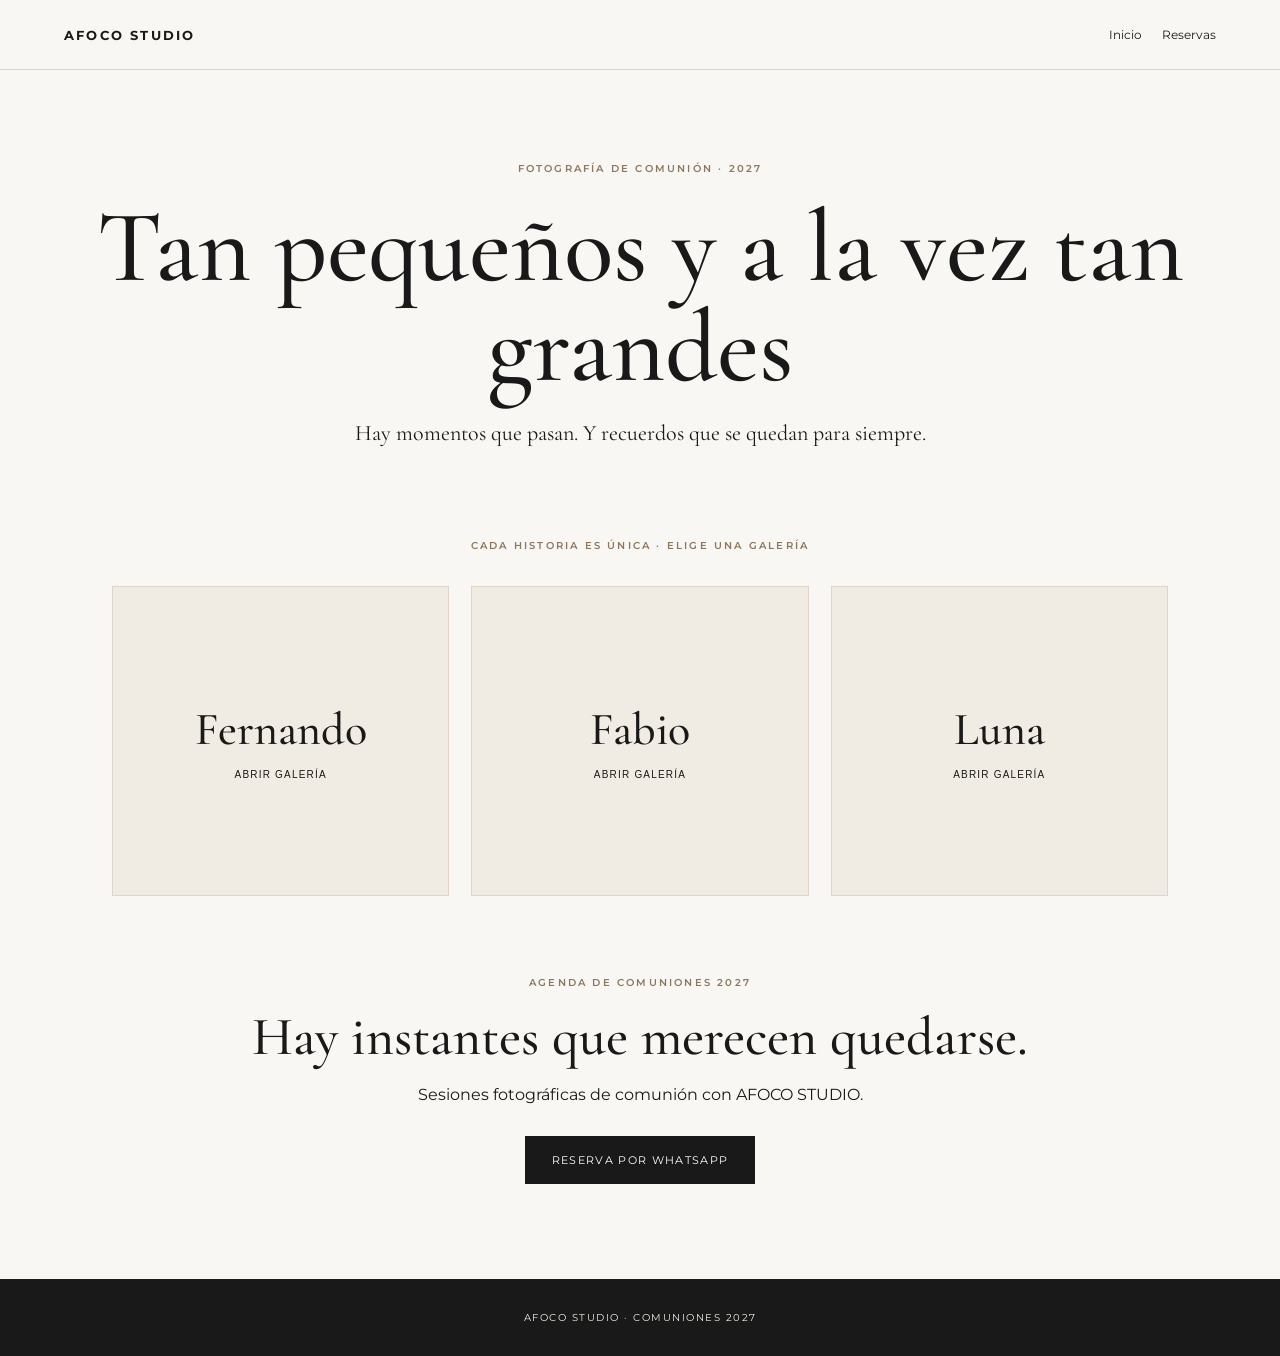
==== comuniones/index.html @ 587d0894 "Crear subweb de Comuniones 2027 con navegación de Fernando Fabio y Luna" ====
<!doctype html><html lang="es"><head><meta charset="utf-8"><meta name="viewport" content="width=device-width,initial-scale=1"><title>Comuniones 2027 | AFOCO STUDIO</title><meta name="description" content="Comuniones 2027 de AFOCO STUDIO. Galerías de Fernando, Fabio y Luna."><link href="https://fonts.googleapis.com/css2?family=Cormorant+Garamond:wght@400;500;600&family=Montserrat:wght@400;500;600&display=swap" rel="stylesheet"><style>:root{--dark:#191919;--ivory:#f1ece3;--champ:#b5a084}*{box-sizing:border-box}html{scroll-behavior:smooth}body{margin:0;background:#f9f7f3;color:var(--dark);font-family:Montserrat,Arial,sans-serif}a{color:inherit;text-decoration:none}header{padding:25px 5%;display:flex;justify-content:space-between;align-items:center;gap:20px;border-bottom:1px solid #ddd5ca}header strong{font-size:13px;letter-spacing:.17em}header nav{display:flex;gap:20px;font-size:12px}.hero{text-align:center;padding:92px 18px 74px}.eyebrow{font-size:10px;letter-spacing:.22em;font-weight:600;text-transform:uppercase;color:#8d775c}.hero h1{font:500 clamp(48px,8vw,105px)/.98 'Cormorant Garamond',Georgia,serif;margin:22px auto 20px;max-width:1100px}.hero p{font:400 22px/1.45 'Cormorant Garamond',serif;max-width:600px;margin:auto}.container{max-width:1100px;margin:auto;padding:0 22px}.heading{text-align:center;padding:15px 0 34px}.grid{display:grid;grid-template-columns:repeat(3,minmax(0,1fr));gap:22px}.person{width:100%;background:var(--ivory);border:1px solid #dfd6c9;padding:80px 20px;cursor:pointer;color:inherit;text-align:center;min-height:310px;transition:background .2s}.person:hover,.person:focus-visible{background:#e9e0d5}.person span{font:500 46px 'Cormorant Garamond',serif;display:block}.person small{display:block;font-size:10px;letter-spacing:.12em;margin-top:12px}.album{margin:42px auto 0;padding:35px 10px 20px;border-top:1px solid #d6ccbe}.album[hidden]{display:none}.album h2{text-align:center;font:500 64px 'Cormorant Garamond',serif;margin:10px}.album .notice{text-align:center;color:#776956;font-size:12px;line-height:1.8;max-width:580px;margin:25px auto}.album .back{display:inline-block;border-bottom:1px solid #978b7d;padding:8px 0;font-size:12px}.bottom{text-align:center;padding:80px 16px 95px}.bottom h2{font:500 54px 'Cormorant Garamond',serif;margin:15px}.btn{background:#191919;color:#fff;display:inline-block;margin-top:16px;padding:17px 27px;letter-spacing:.12em;font-size:11px}footer{text-align:center;background:#191919;color:#f1ece3;padding:32px;font-size:10px;letter-spacing:.15em}@media(max-width:720px){header{padding:18px 14px;flex-wrap:wrap}header strong{font-size:11px}header nav{gap:14px;font-size:11px}.hero{padding:64px 14px 48px}.hero p{font-size:20px}.grid{grid-template-columns:1fr;gap:14px}.person{min-height:185px;padding:48px 15px}.album h2{font-size:52px}.bottom{padding:55px 16px}.bottom h2{font-size:43px}}</style></head><body><header><a href="../"><strong>AFOCO STUDIO</strong></a><nav><a href="../">Inicio</a><a href="https://wa.me/34663435195?text=Hola%2C%20quiero%20informaci%C3%B3n%20sobre%20Comuniones%202027." target="_blank" rel="noopener">Reservas</a></nav></header><main><section class="hero"><div class="eyebrow">Fotografía de comunión · 2027</div><h1>Tan pequeños y a la vez tan grandes</h1><p>Hay momentos que pasan. Y recuerdos que se quedan para siempre.</p></section><div class="container"><div class="heading eyebrow">Cada historia es única · Elige una galería</div><div class="grid"><button class="person" type="button" data-person="fernando"><span>Fernando</span><small>ABRIR GALERÍA</small></button><button class="person" type="button" data-person="fabio"><span>Fabio</span><small>ABRIR GALERÍA</small></button><button class="person" type="button" data-person="luna"><span>Luna</span><small>ABRIR GALERÍA</small></button></div><section class="album" id="album" hidden aria-live="polite"><button type="button" class="back" id="back">← Volver a las galerías</button><h2 id="album-title"></h2><p class="notice">Estamos incorporando las fotografías seleccionadas de esta sesión. Para información o reservas, contacta con AFOCO STUDIO.</p></section></div><section class="bottom"><div class="eyebrow">Agenda de comuniones 2027</div><h2>Hay instantes que merecen quedarse.</h2><p>Sesiones fotográficas de comunión con AFOCO STUDIO.</p><a class="btn" href="https://wa.me/34663435195?text=Hola%2C%20quiero%20informaci%C3%B3n%20sobre%20Comuniones%202027." target="_blank" rel="noopener">RESERVA POR WHATSAPP</a></section></main><footer>AFOCO STUDIO · COMUNIONES 2027</footer><script>const a=document.getElementById('album'),t=document.getElementById('album-title');document.querySelectorAll('[data-person]').forEach(b=>b.addEventListener('click',()=>{t.textContent=b.dataset.person.charAt(0).toUpperCase()+b.dataset.person.slice(1);a.hidden=false;a.scrollIntoView({behavior:'smooth',block:'start'})}));document.getElementById('back').addEventListener('click',()=>{a.hidden=true;document.querySelector('.grid').scrollIntoView({behavior:'smooth'})})</script></body></html>
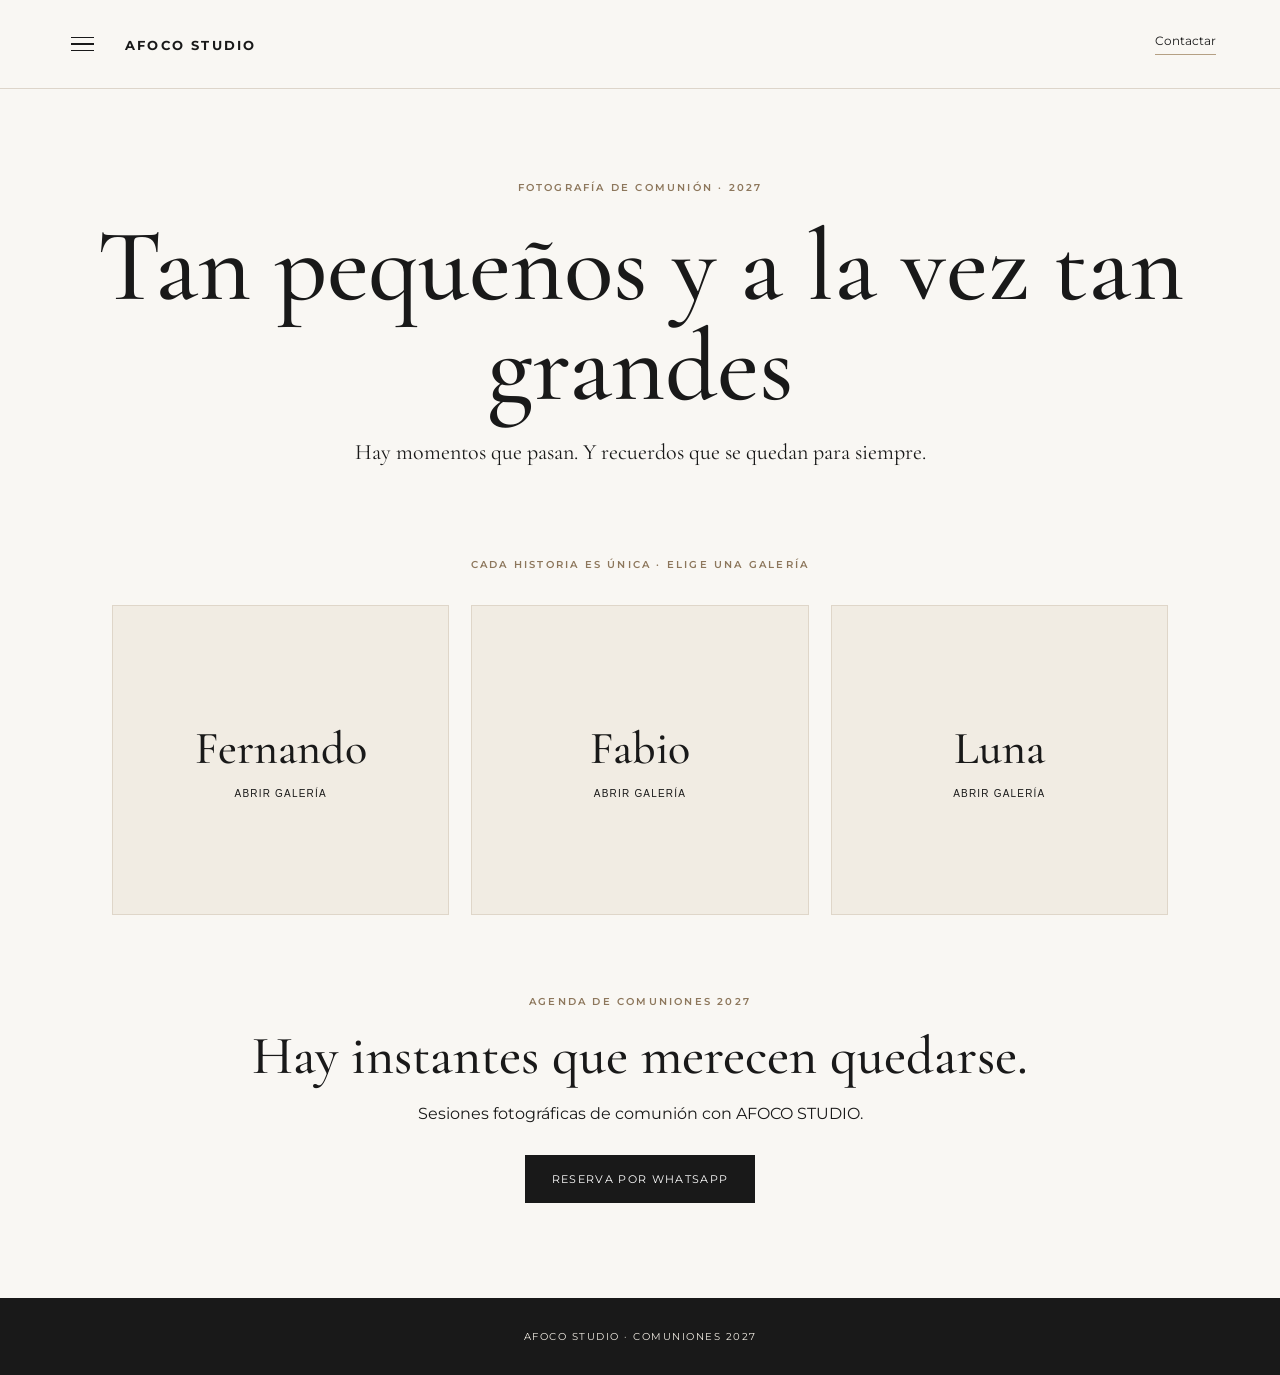
==== commit 929fc3b3: "Añadir menú lateral compartido a la subweb de Comuniones" ====
--- a/comuniones/index.html
+++ b/comuniones/index.html
@@ -1 +1 @@
-<!doctype html><html lang="es"><head><meta charset="utf-8"><meta name="viewport" content="width=device-width,initial-scale=1"><title>Comuniones 2027 | AFOCO STUDIO</title><meta name="description" content="Comuniones 2027 de AFOCO STUDIO. Galerías de Fernando, Fabio y Luna."><link href="https://fonts.googleapis.com/css2?family=Cormorant+Garamond:wght@400;500;600&family=Montserrat:wght@400;500;600&display=swap" rel="stylesheet"><style>:root{--dark:#191919;--ivory:#f1ece3;--champ:#b5a084}*{box-sizing:border-box}html{scroll-behavior:smooth}body{margin:0;background:#f9f7f3;color:var(--dark);font-family:Montserrat,Arial,sans-serif}a{color:inherit;text-decoration:none}header{padding:25px 5%;display:flex;justify-content:space-between;align-items:center;gap:20px;border-bottom:1px solid #ddd5ca}header strong{font-size:13px;letter-spacing:.17em}header nav{display:flex;gap:20px;font-size:12px}.hero{text-align:center;padding:92px 18px 74px}.eyebrow{font-size:10px;letter-spacing:.22em;font-weight:600;text-transform:uppercase;color:#8d775c}.hero h1{font:500 clamp(48px,8vw,105px)/.98 'Cormorant Garamond',Georgia,serif;margin:22px auto 20px;max-width:1100px}.hero p{font:400 22px/1.45 'Cormorant Garamond',serif;max-width:600px;margin:auto}.container{max-width:1100px;margin:auto;padding:0 22px}.heading{text-align:center;padding:15px 0 34px}.grid{display:grid;grid-template-columns:repeat(3,minmax(0,1fr));gap:22px}.person{width:100%;background:var(--ivory);border:1px solid #dfd6c9;padding:80px 20px;cursor:pointer;color:inherit;text-align:center;min-height:310px;transition:background .2s}.person:hover,.person:focus-visible{background:#e9e0d5}.person span{font:500 46px 'Cormorant Garamond',serif;display:block}.person small{display:block;font-size:10px;letter-spacing:.12em;margin-top:12px}.album{margin:42px auto 0;padding:35px 10px 20px;border-top:1px solid #d6ccbe}.album[hidden]{display:none}.album h2{text-align:center;font:500 64px 'Cormorant Garamond',serif;margin:10px}.album .notice{text-align:center;color:#776956;font-size:12px;line-height:1.8;max-width:580px;margin:25px auto}.album .back{display:inline-block;border-bottom:1px solid #978b7d;padding:8px 0;font-size:12px}.bottom{text-align:center;padding:80px 16px 95px}.bottom h2{font:500 54px 'Cormorant Garamond',serif;margin:15px}.btn{background:#191919;color:#fff;display:inline-block;margin-top:16px;padding:17px 27px;letter-spacing:.12em;font-size:11px}footer{text-align:center;background:#191919;color:#f1ece3;padding:32px;font-size:10px;letter-spacing:.15em}@media(max-width:720px){header{padding:18px 14px;flex-wrap:wrap}header strong{font-size:11px}header nav{gap:14px;font-size:11px}.hero{padding:64px 14px 48px}.hero p{font-size:20px}.grid{grid-template-columns:1fr;gap:14px}.person{min-height:185px;padding:48px 15px}.album h2{font-size:52px}.bottom{padding:55px 16px}.bottom h2{font-size:43px}}</style></head><body><header><a href="../"><strong>AFOCO STUDIO</strong></a><nav><a href="../">Inicio</a><a href="https://wa.me/34663435195?text=Hola%2C%20quiero%20informaci%C3%B3n%20sobre%20Comuniones%202027." target="_blank" rel="noopener">Reservas</a></nav></header><main><section class="hero"><div class="eyebrow">Fotografía de comunión · 2027</div><h1>Tan pequeños y a la vez tan grandes</h1><p>Hay momentos que pasan. Y recuerdos que se quedan para siempre.</p></section><div class="container"><div class="heading eyebrow">Cada historia es única · Elige una galería</div><div class="grid"><button class="person" type="button" data-person="fernando"><span>Fernando</span><small>ABRIR GALERÍA</small></button><button class="person" type="button" data-person="fabio"><span>Fabio</span><small>ABRIR GALERÍA</small></button><button class="person" type="button" data-person="luna"><span>Luna</span><small>ABRIR GALERÍA</small></button></div><section class="album" id="album" hidden aria-live="polite"><button type="button" class="back" id="back">← Volver a las galerías</button><h2 id="album-title"></h2><p class="notice">Estamos incorporando las fotografías seleccionadas de esta sesión. Para información o reservas, contacta con AFOCO STUDIO.</p></section></div><section class="bottom"><div class="eyebrow">Agenda de comuniones 2027</div><h2>Hay instantes que merecen quedarse.</h2><p>Sesiones fotográficas de comunión con AFOCO STUDIO.</p><a class="btn" href="https://wa.me/34663435195?text=Hola%2C%20quiero%20informaci%C3%B3n%20sobre%20Comuniones%202027." target="_blank" rel="noopener">RESERVA POR WHATSAPP</a></section></main><footer>AFOCO STUDIO · COMUNIONES 2027</footer><script>const a=document.getElementById('album'),t=document.getElementById('album-title');document.querySelectorAll('[data-person]').forEach(b=>b.addEventListener('click',()=>{t.textContent=b.dataset.person.charAt(0).toUpperCase()+b.dataset.person.slice(1);a.hidden=false;a.scrollIntoView({behavior:'smooth',block:'start'})}));document.getElementById('back').addEventListener('click',()=>{a.hidden=true;document.querySelector('.grid').scrollIntoView({behavior:'smooth'})})</script></body></html>+<!doctype html><html lang="es"><head><meta charset="utf-8"><meta name="viewport" content="width=device-width,initial-scale=1"><title>Comuniones 2027 | AFOCO STUDIO</title><meta name="description" content="Comuniones 2027 de AFOCO STUDIO. Galerías de Fernando, Fabio y Luna."><link href="https://fonts.googleapis.com/css2?family=Cormorant+Garamond:wght@400;500;600&family=Montserrat:wght@400;500;600&display=swap" rel="stylesheet"><style>:root{--dark:#191919;--ivory:#f1ece3;--champ:#b5a084}*{box-sizing:border-box}html{scroll-behavior:smooth}body{margin:0;background:#f9f7f3;color:var(--dark);font-family:Montserrat,Arial,sans-serif}a{color:inherit;text-decoration:none}header{padding:25px 5%;display:flex;justify-content:space-between;align-items:center;gap:20px;border-bottom:1px solid #ddd5ca}header strong{font-size:13px;letter-spacing:.17em}header nav{display:flex;gap:20px;font-size:12px}.hero{text-align:center;padding:92px 18px 74px}.eyebrow{font-size:10px;letter-spacing:.22em;font-weight:600;text-transform:uppercase;color:#8d775c}.hero h1{font:500 clamp(48px,8vw,105px)/.98 'Cormorant Garamond',Georgia,serif;margin:22px auto 20px;max-width:1100px}.hero p{font:400 22px/1.45 'Cormorant Garamond',serif;max-width:600px;margin:auto}.container{max-width:1100px;margin:auto;padding:0 22px}.heading{text-align:center;padding:15px 0 34px}.grid{display:grid;grid-template-columns:repeat(3,minmax(0,1fr));gap:22px}.person{width:100%;background:var(--ivory);border:1px solid #dfd6c9;padding:80px 20px;cursor:pointer;color:inherit;text-align:center;min-height:310px;transition:background .2s}.person:hover,.person:focus-visible{background:#e9e0d5}.person span{font:500 46px 'Cormorant Garamond',serif;display:block}.person small{display:block;font-size:10px;letter-spacing:.12em;margin-top:12px}.album{margin:42px auto 0;padding:35px 10px 20px;border-top:1px solid #d6ccbe}.album[hidden]{display:none}.album h2{text-align:center;font:500 64px 'Cormorant Garamond',serif;margin:10px}.album .notice{text-align:center;color:#776956;font-size:12px;line-height:1.8;max-width:580px;margin:25px auto}.album .back{display:inline-block;border-bottom:1px solid #978b7d;padding:8px 0;font-size:12px}.bottom{text-align:center;padding:80px 16px 95px}.bottom h2{font:500 54px 'Cormorant Garamond',serif;margin:15px}.btn{background:#191919;color:#fff;display:inline-block;margin-top:16px;padding:17px 27px;letter-spacing:.12em;font-size:11px}footer{text-align:center;background:#191919;color:#f1ece3;padding:32px;font-size:10px;letter-spacing:.15em}@media(max-width:720px){header{padding:18px 14px;flex-wrap:wrap}header strong{font-size:11px}header nav{gap:14px;font-size:11px}.hero{padding:64px 14px 48px}.hero p{font-size:20px}.grid{grid-template-columns:1fr;gap:14px}.person{min-height:185px;padding:48px 15px}.album h2{font-size:52px}.bottom{padding:55px 16px}.bottom h2{font-size:43px}}</style><style>.site-header{position:relative;z-index:12}.header-left{display:flex;align-items:center;gap:23px}.menu-trigger{width:38px;height:38px;padding:7px;border:0;background:transparent;display:flex;flex-direction:column;justify-content:center;gap:5px;cursor:pointer;color:inherit}.menu-trigger span{display:block;width:23px;height:1.5px;background:currentColor}.menu-trigger[aria-expanded=true] span:first-child{transform:translateY(6.5px) rotate(45deg)}.menu-trigger[aria-expanded=true] span:nth-child(2){opacity:0}.menu-trigger[aria-expanded=true] span:last-child{transform:translateY(-6.5px) rotate(-45deg)}.nav-contact{font-size:12px;border-bottom:1px solid var(--champ);padding-bottom:6px}.drawer-menu[hidden]{display:none!important}.drawer-menu{position:absolute;left:0;width:min(360px,100vw);background:#f1ece3;z-index:11;box-shadow:2px 15px 25px #19191920;display:flex;flex-direction:column;border:1px solid #d8cfc3;padding:16px 24px 22px}.drawer-menu a{padding:15px 9px;border-bottom:1px solid #d9d0c4;font:500 29px "Cormorant Garamond",Georgia,serif}.drawer-menu a:last-child{border-bottom:0}.drawer-menu a:hover{color:#8c7655}@media(max-width:700px){.site-header{flex-wrap:nowrap;padding:17px 14px}.header-left{gap:7px}.nav-contact{font-size:11px}}</style></head><body><header class="site-header"><div class="header-left"><button class="menu-trigger" id="menu-trigger" type="button" aria-label="Abrir menú" aria-expanded="false" aria-controls="site-menu"><span></span><span></span><span></span></button><a href="../"><strong>AFOCO STUDIO</strong></a></div><a class="nav-contact" href="https://wa.me/34663435195?text=Hola%2C%20quiero%20informaci%C3%B3n%20sobre%20Comuniones%202027." target="_blank" rel="noopener">Contactar</a></header><nav class="drawer-menu" id="site-menu" aria-label="Menú principal" hidden><a href="../">Home</a><a href="../#servicios">Bodas</a><a href="./">Comuniones</a><a href="../#servicios">Bautizos</a><a href="../#servicios">Eventos</a><a href="../#servicios">Vídeo y publicidad</a></nav><main><section class="hero"><div class="eyebrow">Fotografía de comunión · 2027</div><h1>Tan pequeños y a la vez tan grandes</h1><p>Hay momentos que pasan. Y recuerdos que se quedan para siempre.</p></section><div class="container"><div class="heading eyebrow">Cada historia es única · Elige una galería</div><div class="grid"><button class="person" type="button" data-person="fernando"><span>Fernando</span><small>ABRIR GALERÍA</small></button><button class="person" type="button" data-person="fabio"><span>Fabio</span><small>ABRIR GALERÍA</small></button><button class="person" type="button" data-person="luna"><span>Luna</span><small>ABRIR GALERÍA</small></button></div><section class="album" id="album" hidden aria-live="polite"><button type="button" class="back" id="back">← Volver a las galerías</button><h2 id="album-title"></h2><p class="notice">Estamos incorporando las fotografías seleccionadas de esta sesión. Para información o reservas, contacta con AFOCO STUDIO.</p></section></div><section class="bottom"><div class="eyebrow">Agenda de comuniones 2027</div><h2>Hay instantes que merecen quedarse.</h2><p>Sesiones fotográficas de comunión con AFOCO STUDIO.</p><a class="btn" href="https://wa.me/34663435195?text=Hola%2C%20quiero%20informaci%C3%B3n%20sobre%20Comuniones%202027." target="_blank" rel="noopener">RESERVA POR WHATSAPP</a></section></main><footer>AFOCO STUDIO · COMUNIONES 2027</footer><script>const a=document.getElementById('album'),t=document.getElementById('album-title');document.querySelectorAll('[data-person]').forEach(b=>b.addEventListener('click',()=>{t.textContent=b.dataset.person.charAt(0).toUpperCase()+b.dataset.person.slice(1);a.hidden=false;a.scrollIntoView({behavior:'smooth',block:'start'})}));document.getElementById('back').addEventListener('click',()=>{a.hidden=true;document.querySelector('.grid').scrollIntoView({behavior:'smooth'})})</script><script>(function(){const b=document.getElementById("menu-trigger"),m=document.getElementById("site-menu");function toggle(v){m.hidden=!v;b.setAttribute("aria-expanded",String(v));b.setAttribute("aria-label",v?"Cerrar menú":"Abrir menú")}b.addEventListener("click",()=>toggle(m.hidden));document.addEventListener("keydown",e=>{if(e.key==="Escape")toggle(false)});document.addEventListener("click",e=>{if(!m.hidden&&!m.contains(e.target)&&!b.contains(e.target))toggle(false)});m.querySelectorAll("a").forEach(a=>a.addEventListener("click",()=>toggle(false)))})();</script></body></html>
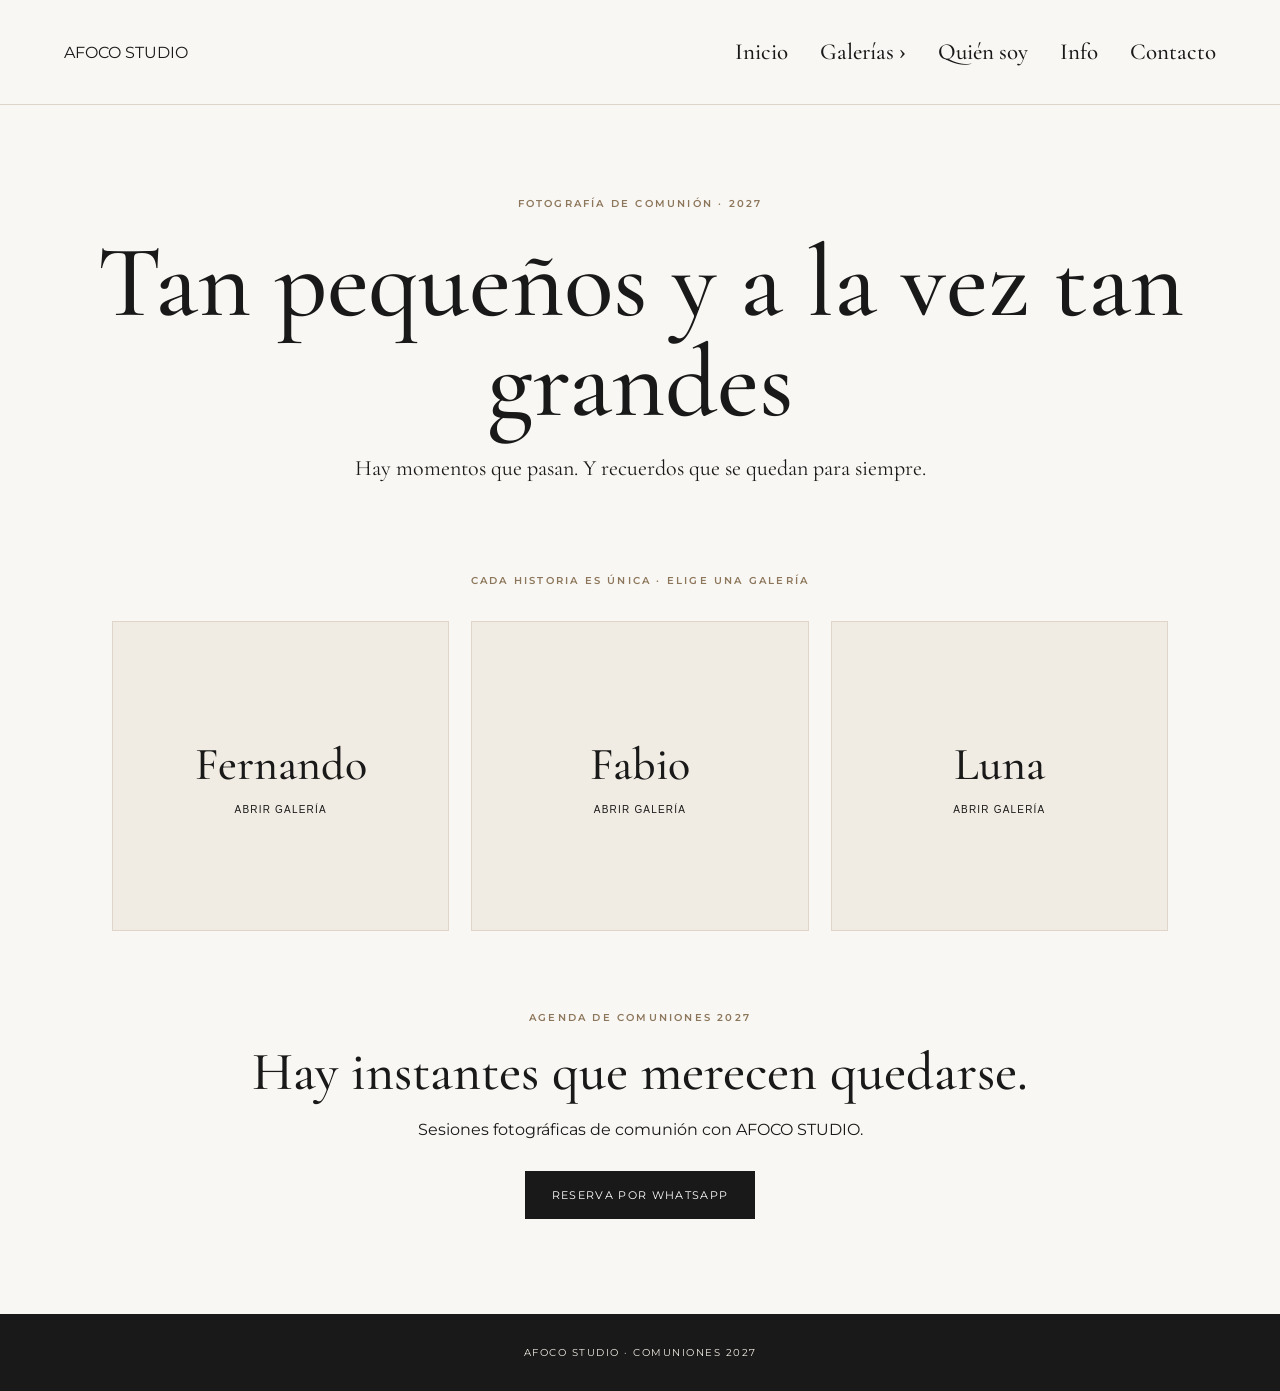
==== commit bde96941: "Navegación editorial escritorio y móvil; simplificar portada" ====
--- a/comuniones/index.html
+++ b/comuniones/index.html
@@ -1 +1,4 @@
-<!doctype html><html lang="es"><head><meta charset="utf-8"><meta name="viewport" content="width=device-width,initial-scale=1"><title>Comuniones 2027 | AFOCO STUDIO</title><meta name="description" content="Comuniones 2027 de AFOCO STUDIO. Galerías de Fernando, Fabio y Luna."><link href="https://fonts.googleapis.com/css2?family=Cormorant+Garamond:wght@400;500;600&family=Montserrat:wght@400;500;600&display=swap" rel="stylesheet"><style>:root{--dark:#191919;--ivory:#f1ece3;--champ:#b5a084}*{box-sizing:border-box}html{scroll-behavior:smooth}body{margin:0;background:#f9f7f3;color:var(--dark);font-family:Montserrat,Arial,sans-serif}a{color:inherit;text-decoration:none}header{padding:25px 5%;display:flex;justify-content:space-between;align-items:center;gap:20px;border-bottom:1px solid #ddd5ca}header strong{font-size:13px;letter-spacing:.17em}header nav{display:flex;gap:20px;font-size:12px}.hero{text-align:center;padding:92px 18px 74px}.eyebrow{font-size:10px;letter-spacing:.22em;font-weight:600;text-transform:uppercase;color:#8d775c}.hero h1{font:500 clamp(48px,8vw,105px)/.98 'Cormorant Garamond',Georgia,serif;margin:22px auto 20px;max-width:1100px}.hero p{font:400 22px/1.45 'Cormorant Garamond',serif;max-width:600px;margin:auto}.container{max-width:1100px;margin:auto;padding:0 22px}.heading{text-align:center;padding:15px 0 34px}.grid{display:grid;grid-template-columns:repeat(3,minmax(0,1fr));gap:22px}.person{width:100%;background:var(--ivory);border:1px solid #dfd6c9;padding:80px 20px;cursor:pointer;color:inherit;text-align:center;min-height:310px;transition:background .2s}.person:hover,.person:focus-visible{background:#e9e0d5}.person span{font:500 46px 'Cormorant Garamond',serif;display:block}.person small{display:block;font-size:10px;letter-spacing:.12em;margin-top:12px}.album{margin:42px auto 0;padding:35px 10px 20px;border-top:1px solid #d6ccbe}.album[hidden]{display:none}.album h2{text-align:center;font:500 64px 'Cormorant Garamond',serif;margin:10px}.album .notice{text-align:center;color:#776956;font-size:12px;line-height:1.8;max-width:580px;margin:25px auto}.album .back{display:inline-block;border-bottom:1px solid #978b7d;padding:8px 0;font-size:12px}.bottom{text-align:center;padding:80px 16px 95px}.bottom h2{font:500 54px 'Cormorant Garamond',serif;margin:15px}.btn{background:#191919;color:#fff;display:inline-block;margin-top:16px;padding:17px 27px;letter-spacing:.12em;font-size:11px}footer{text-align:center;background:#191919;color:#f1ece3;padding:32px;font-size:10px;letter-spacing:.15em}@media(max-width:720px){header{padding:18px 14px;flex-wrap:wrap}header strong{font-size:11px}header nav{gap:14px;font-size:11px}.hero{padding:64px 14px 48px}.hero p{font-size:20px}.grid{grid-template-columns:1fr;gap:14px}.person{min-height:185px;padding:48px 15px}.album h2{font-size:52px}.bottom{padding:55px 16px}.bottom h2{font-size:43px}}</style><style>.site-header{position:relative;z-index:12}.header-left{display:flex;align-items:center;gap:23px}.menu-trigger{width:38px;height:38px;padding:7px;border:0;background:transparent;display:flex;flex-direction:column;justify-content:center;gap:5px;cursor:pointer;color:inherit}.menu-trigger span{display:block;width:23px;height:1.5px;background:currentColor}.menu-trigger[aria-expanded=true] span:first-child{transform:translateY(6.5px) rotate(45deg)}.menu-trigger[aria-expanded=true] span:nth-child(2){opacity:0}.menu-trigger[aria-expanded=true] span:last-child{transform:translateY(-6.5px) rotate(-45deg)}.nav-contact{font-size:12px;border-bottom:1px solid var(--champ);padding-bottom:6px}.drawer-menu[hidden]{display:none!important}.drawer-menu{position:absolute;left:0;width:min(360px,100vw);background:#f1ece3;z-index:11;box-shadow:2px 15px 25px #19191920;display:flex;flex-direction:column;border:1px solid #d8cfc3;padding:16px 24px 22px}.drawer-menu a{padding:15px 9px;border-bottom:1px solid #d9d0c4;font:500 29px "Cormorant Garamond",Georgia,serif}.drawer-menu a:last-child{border-bottom:0}.drawer-menu a:hover{color:#8c7655}@media(max-width:700px){.site-header{flex-wrap:nowrap;padding:17px 14px}.header-left{gap:7px}.nav-contact{font-size:11px}}</style></head><body><header class="site-header"><div class="header-left"><button class="menu-trigger" id="menu-trigger" type="button" aria-label="Abrir menú" aria-expanded="false" aria-controls="site-menu"><span></span><span></span><span></span></button><a href="../"><strong>AFOCO STUDIO</strong></a></div><a class="nav-contact" href="https://wa.me/34663435195?text=Hola%2C%20quiero%20informaci%C3%B3n%20sobre%20Comuniones%202027." target="_blank" rel="noopener">Contactar</a></header><nav class="drawer-menu" id="site-menu" aria-label="Menú principal" hidden><a href="../">Home</a><a href="../#servicios">Bodas</a><a href="./">Comuniones</a><a href="../#servicios">Bautizos</a><a href="../#servicios">Eventos</a><a href="../#servicios">Vídeo y publicidad</a></nav><main><section class="hero"><div class="eyebrow">Fotografía de comunión · 2027</div><h1>Tan pequeños y a la vez tan grandes</h1><p>Hay momentos que pasan. Y recuerdos que se quedan para siempre.</p></section><div class="container"><div class="heading eyebrow">Cada historia es única · Elige una galería</div><div class="grid"><button class="person" type="button" data-person="fernando"><span>Fernando</span><small>ABRIR GALERÍA</small></button><button class="person" type="button" data-person="fabio"><span>Fabio</span><small>ABRIR GALERÍA</small></button><button class="person" type="button" data-person="luna"><span>Luna</span><small>ABRIR GALERÍA</small></button></div><section class="album" id="album" hidden aria-live="polite"><button type="button" class="back" id="back">← Volver a las galerías</button><h2 id="album-title"></h2><p class="notice">Estamos incorporando las fotografías seleccionadas de esta sesión. Para información o reservas, contacta con AFOCO STUDIO.</p></section></div><section class="bottom"><div class="eyebrow">Agenda de comuniones 2027</div><h2>Hay instantes que merecen quedarse.</h2><p>Sesiones fotográficas de comunión con AFOCO STUDIO.</p><a class="btn" href="https://wa.me/34663435195?text=Hola%2C%20quiero%20informaci%C3%B3n%20sobre%20Comuniones%202027." target="_blank" rel="noopener">RESERVA POR WHATSAPP</a></section></main><footer>AFOCO STUDIO · COMUNIONES 2027</footer><script>const a=document.getElementById('album'),t=document.getElementById('album-title');document.querySelectorAll('[data-person]').forEach(b=>b.addEventListener('click',()=>{t.textContent=b.dataset.person.charAt(0).toUpperCase()+b.dataset.person.slice(1);a.hidden=false;a.scrollIntoView({behavior:'smooth',block:'start'})}));document.getElementById('back').addEventListener('click',()=>{a.hidden=true;document.querySelector('.grid').scrollIntoView({behavior:'smooth'})})</script><script>(function(){const b=document.getElementById("menu-trigger"),m=document.getElementById("site-menu");function toggle(v){m.hidden=!v;b.setAttribute("aria-expanded",String(v));b.setAttribute("aria-label",v?"Cerrar menú":"Abrir menú")}b.addEventListener("click",()=>toggle(m.hidden));document.addEventListener("keydown",e=>{if(e.key==="Escape")toggle(false)});document.addEventListener("click",e=>{if(!m.hidden&&!m.contains(e.target)&&!b.contains(e.target))toggle(false)});m.querySelectorAll("a").forEach(a=>a.addEventListener("click",()=>toggle(false)))})();</script></body></html>+<!doctype html><html lang="es"><head><meta charset="utf-8"><meta name="viewport" content="width=device-width,initial-scale=1"><title>Comuniones 2027 | AFOCO STUDIO</title><meta name="description" content="Comuniones 2027 de AFOCO STUDIO. Galerías de Fernando, Fabio y Luna."><link href="https://fonts.googleapis.com/css2?family=Cormorant+Garamond:wght@400;500;600&family=Montserrat:wght@400;500;600&display=swap" rel="stylesheet"><style>:root{--dark:#191919;--ivory:#f1ece3;--champ:#b5a084}*{box-sizing:border-box}html{scroll-behavior:smooth}body{margin:0;background:#f9f7f3;color:var(--dark);font-family:Montserrat,Arial,sans-serif}a{color:inherit;text-decoration:none}header{padding:25px 5%;display:flex;justify-content:space-between;align-items:center;gap:20px;border-bottom:1px solid #ddd5ca}header strong{font-size:13px;letter-spacing:.17em}header nav{display:flex;gap:20px;font-size:12px}.hero{text-align:center;padding:92px 18px 74px}.eyebrow{font-size:10px;letter-spacing:.22em;font-weight:600;text-transform:uppercase;color:#8d775c}.hero h1{font:500 clamp(48px,8vw,105px)/.98 'Cormorant Garamond',Georgia,serif;margin:22px auto 20px;max-width:1100px}.hero p{font:400 22px/1.45 'Cormorant Garamond',serif;max-width:600px;margin:auto}.container{max-width:1100px;margin:auto;padding:0 22px}.heading{text-align:center;padding:15px 0 34px}.grid{display:grid;grid-template-columns:repeat(3,minmax(0,1fr));gap:22px}.person{width:100%;background:var(--ivory);border:1px solid #dfd6c9;padding:80px 20px;cursor:pointer;color:inherit;text-align:center;min-height:310px;transition:background .2s}.person:hover,.person:focus-visible{background:#e9e0d5}.person span{font:500 46px 'Cormorant Garamond',serif;display:block}.person small{display:block;font-size:10px;letter-spacing:.12em;margin-top:12px}.album{margin:42px auto 0;padding:35px 10px 20px;border-top:1px solid #d6ccbe}.album[hidden]{display:none}.album h2{text-align:center;font:500 64px 'Cormorant Garamond',serif;margin:10px}.album .notice{text-align:center;color:#776956;font-size:12px;line-height:1.8;max-width:580px;margin:25px auto}.album .back{display:inline-block;border-bottom:1px solid #978b7d;padding:8px 0;font-size:12px}.bottom{text-align:center;padding:80px 16px 95px}.bottom h2{font:500 54px 'Cormorant Garamond',serif;margin:15px}.btn{background:#191919;color:#fff;display:inline-block;margin-top:16px;padding:17px 27px;letter-spacing:.12em;font-size:11px}footer{text-align:center;background:#191919;color:#f1ece3;padding:32px;font-size:10px;letter-spacing:.15em}@media(max-width:720px){header{padding:18px 14px;flex-wrap:wrap}header strong{font-size:11px}header nav{gap:14px;font-size:11px}.hero{padding:64px 14px 48px}.hero p{font-size:20px}.grid{grid-template-columns:1fr;gap:14px}.person{min-height:185px;padding:48px 15px}.album h2{font-size:52px}.bottom{padding:55px 16px}.bottom h2{font-size:43px}}</style><style>.site-header{position:relative;z-index:12}.header-left{display:flex;align-items:center;gap:23px}.menu-trigger{width:38px;height:38px;padding:7px;border:0;background:transparent;display:flex;flex-direction:column;justify-content:center;gap:5px;cursor:pointer;color:inherit}.menu-trigger span{display:block;width:23px;height:1.5px;background:currentColor}.menu-trigger[aria-expanded=true] span:first-child{transform:translateY(6.5px) rotate(45deg)}.menu-trigger[aria-expanded=true] span:nth-child(2){opacity:0}.menu-trigger[aria-expanded=true] span:last-child{transform:translateY(-6.5px) rotate(-45deg)}.nav-contact{font-size:12px;border-bottom:1px solid var(--champ);padding-bottom:6px}.drawer-menu[hidden]{display:none!important}.drawer-menu{position:absolute;left:0;width:min(360px,100vw);background:#f1ece3;z-index:11;box-shadow:2px 15px 25px #19191920;display:flex;flex-direction:column;border:1px solid #d8cfc3;padding:16px 24px 22px}.drawer-menu a{padding:15px 9px;border-bottom:1px solid #d9d0c4;font:500 29px "Cormorant Garamond",Georgia,serif}.drawer-menu a:last-child{border-bottom:0}.drawer-menu a:hover{color:#8c7655}@media(max-width:700px){.site-header{flex-wrap:nowrap;padding:17px 14px}.header-left{gap:7px}.nav-contact{font-size:11px}}</style><style>
+/* Navegación editorial responsive (desktop derecha, móvil hamburguesa) */
+.site-header{display:flex;align-items:center;justify-content:space-between;z-index:30;position:relative;background:#f9f7f3}.header-left{display:flex;align-items:center}.desktop-navigation{display:flex;align-items:center;gap:clamp(15px,2.5vw,39px);font:500 clamp(17px,1.8vw,23px) 'Cormorant Garamond',Georgia,serif}.desktop-navigation a{white-space:nowrap}.nav-group{position:relative}.gallery-trigger{background:transparent;border:0;color:inherit;padding:13px 0;cursor:pointer;font:inherit}.gallery-trigger span{display:inline-block;font:normal 22px Georgia,serif;transition:transform .2s}.nav-group:hover .gallery-trigger span,.nav-group:focus-within .gallery-trigger span{transform:rotate(90deg)}.gallery-submenu{display:none;position:absolute;right:0;top:100%;min-width:205px;background:#f9f7f3;box-shadow:0 14px 22px #00000014;border:1px solid #e4ddd3;z-index:35;padding:9px 0}.gallery-submenu a{display:block;padding:15px 24px;font:400 21px Montserrat,Arial,sans-serif;font-size:14px}.gallery-submenu a:hover{background:#f1ece3}.nav-group:hover .gallery-submenu,.nav-group:focus-within .gallery-submenu,.nav-group.is-open .gallery-submenu{display:block}.menu-trigger{display:none}.drawer-menu[hidden]{display:none!important}.drawer-menu{position:absolute;top:auto;left:0;width:min(340px,100vw);background:#f1ece3;z-index:31;box-shadow:0 16px 26px #0002;padding:15px 24px;display:flex;flex-direction:column}.drawer-menu a{font:500 26px 'Cormorant Garamond',Georgia,serif;padding:12px 7px;border-bottom:1px solid #ded5c9}.mobile-nav-label{font:600 11px Montserrat,Arial,sans-serif;letter-spacing:.18em;text-transform:uppercase;color:#8f785e;margin:19px 7px 3px}.drawer-menu a:nth-of-type(2),.drawer-menu a:nth-of-type(3){padding-left:22px}.editorial-intro{text-align:center;max-width:780px;margin:0 auto;padding:95px 20px 45px}.editorial-intro h2{font:500 clamp(39px,5vw,59px)/1.08 'Cormorant Garamond',serif;margin:12px 0}.editorial-intro p:last-child{font-size:13px;line-height:1.8}.info-section{padding-top:30px;padding-bottom:20px}@media(max-width:850px){.desktop-navigation{display:none!important}.menu-trigger{display:flex!important}.site-header{padding:17px 16px}.header-left{gap:9px}.drawer-menu{width:min(340px,100vw)}}
+</style></head><body><header class="site-header"><div class="header-left"><button type="button" class="menu-trigger" id="menu-trigger" aria-label="Abrir menú" aria-expanded="false" aria-controls="site-menu"><span></span><span></span><span></span></button><a href="../" class="brand">AFOCO STUDIO</a></div><nav class="desktop-navigation" aria-label="Navegación principal"><a href="../">Inicio</a><div class="nav-group"><button type="button" class="gallery-trigger" aria-expanded="false" aria-label="Desplegar galerías">Galerías <span aria-hidden="true">›</span></button><div class="gallery-submenu"><a href="../#contacto">Bodas</a><a href="../comuniones/">Comuniones</a></div></div><a href="../#quien-soy">Quién soy</a><a href="../#info">Info</a><a href="../#contacto">Contacto</a></nav></header><nav class="drawer-menu" id="site-menu" aria-label="Menú móvil" hidden><a href="../" data-close-menu>Inicio</a><div class="mobile-nav-label">Galerías</div><a href="../#contacto" data-close-menu>Bodas</a><a href="../comuniones/" data-close-menu>Comuniones</a><a href="../#quien-soy" data-close-menu>Quién soy</a><a href="../#info" data-close-menu>Info</a><a href="../#contacto" data-close-menu>Contacto</a></nav><main><section class="hero"><div class="eyebrow">Fotografía de comunión · 2027</div><h1>Tan pequeños y a la vez tan grandes</h1><p>Hay momentos que pasan. Y recuerdos que se quedan para siempre.</p></section><div class="container"><div class="heading eyebrow">Cada historia es única · Elige una galería</div><div class="grid"><button class="person" type="button" data-person="fernando"><span>Fernando</span><small>ABRIR GALERÍA</small></button><button class="person" type="button" data-person="fabio"><span>Fabio</span><small>ABRIR GALERÍA</small></button><button class="person" type="button" data-person="luna"><span>Luna</span><small>ABRIR GALERÍA</small></button></div><section class="album" id="album" hidden aria-live="polite"><button type="button" class="back" id="back">← Volver a las galerías</button><h2 id="album-title"></h2><p class="notice">Estamos incorporando las fotografías seleccionadas de esta sesión. Para información o reservas, contacta con AFOCO STUDIO.</p></section></div><section class="bottom"><div class="eyebrow">Agenda de comuniones 2027</div><h2>Hay instantes que merecen quedarse.</h2><p>Sesiones fotográficas de comunión con AFOCO STUDIO.</p><a class="btn" href="https://wa.me/34663435195?text=Hola%2C%20quiero%20informaci%C3%B3n%20sobre%20Comuniones%202027." target="_blank" rel="noopener">RESERVA POR WHATSAPP</a></section></main><footer>AFOCO STUDIO · COMUNIONES 2027</footer><script>const a=document.getElementById('album'),t=document.getElementById('album-title');document.querySelectorAll('[data-person]').forEach(b=>b.addEventListener('click',()=>{t.textContent=b.dataset.person.charAt(0).toUpperCase()+b.dataset.person.slice(1);a.hidden=false;a.scrollIntoView({behavior:'smooth',block:'start'})}));document.getElementById('back').addEventListener('click',()=>{a.hidden=true;document.querySelector('.grid').scrollIntoView({behavior:'smooth'})})</script><script>(function(){const b=document.getElementById("menu-trigger"),m=document.getElementById("site-menu");function toggle(v){m.hidden=!v;b.setAttribute("aria-expanded",String(v));b.setAttribute("aria-label",v?"Cerrar menú":"Abrir menú")}b.addEventListener("click",()=>toggle(m.hidden));document.addEventListener("keydown",e=>{if(e.key==="Escape")toggle(false)});document.addEventListener("click",e=>{if(!m.hidden&&!m.contains(e.target)&&!b.contains(e.target))toggle(false)});m.querySelectorAll("a").forEach(a=>a.addEventListener("click",()=>toggle(false)))})();</script><script>(function(){document.querySelectorAll('.gallery-trigger').forEach(b=>b.addEventListener('click',()=>{const p=b.closest('.nav-group');p.classList.toggle('is-open');b.setAttribute('aria-expanded',String(p.classList.contains('is-open')))}));document.addEventListener('click',e=>{document.querySelectorAll('.nav-group.is-open').forEach(g=>{if(!g.contains(e.target)){g.classList.remove('is-open');g.querySelector('button').setAttribute('aria-expanded','false')}})});})();</script></body></html>
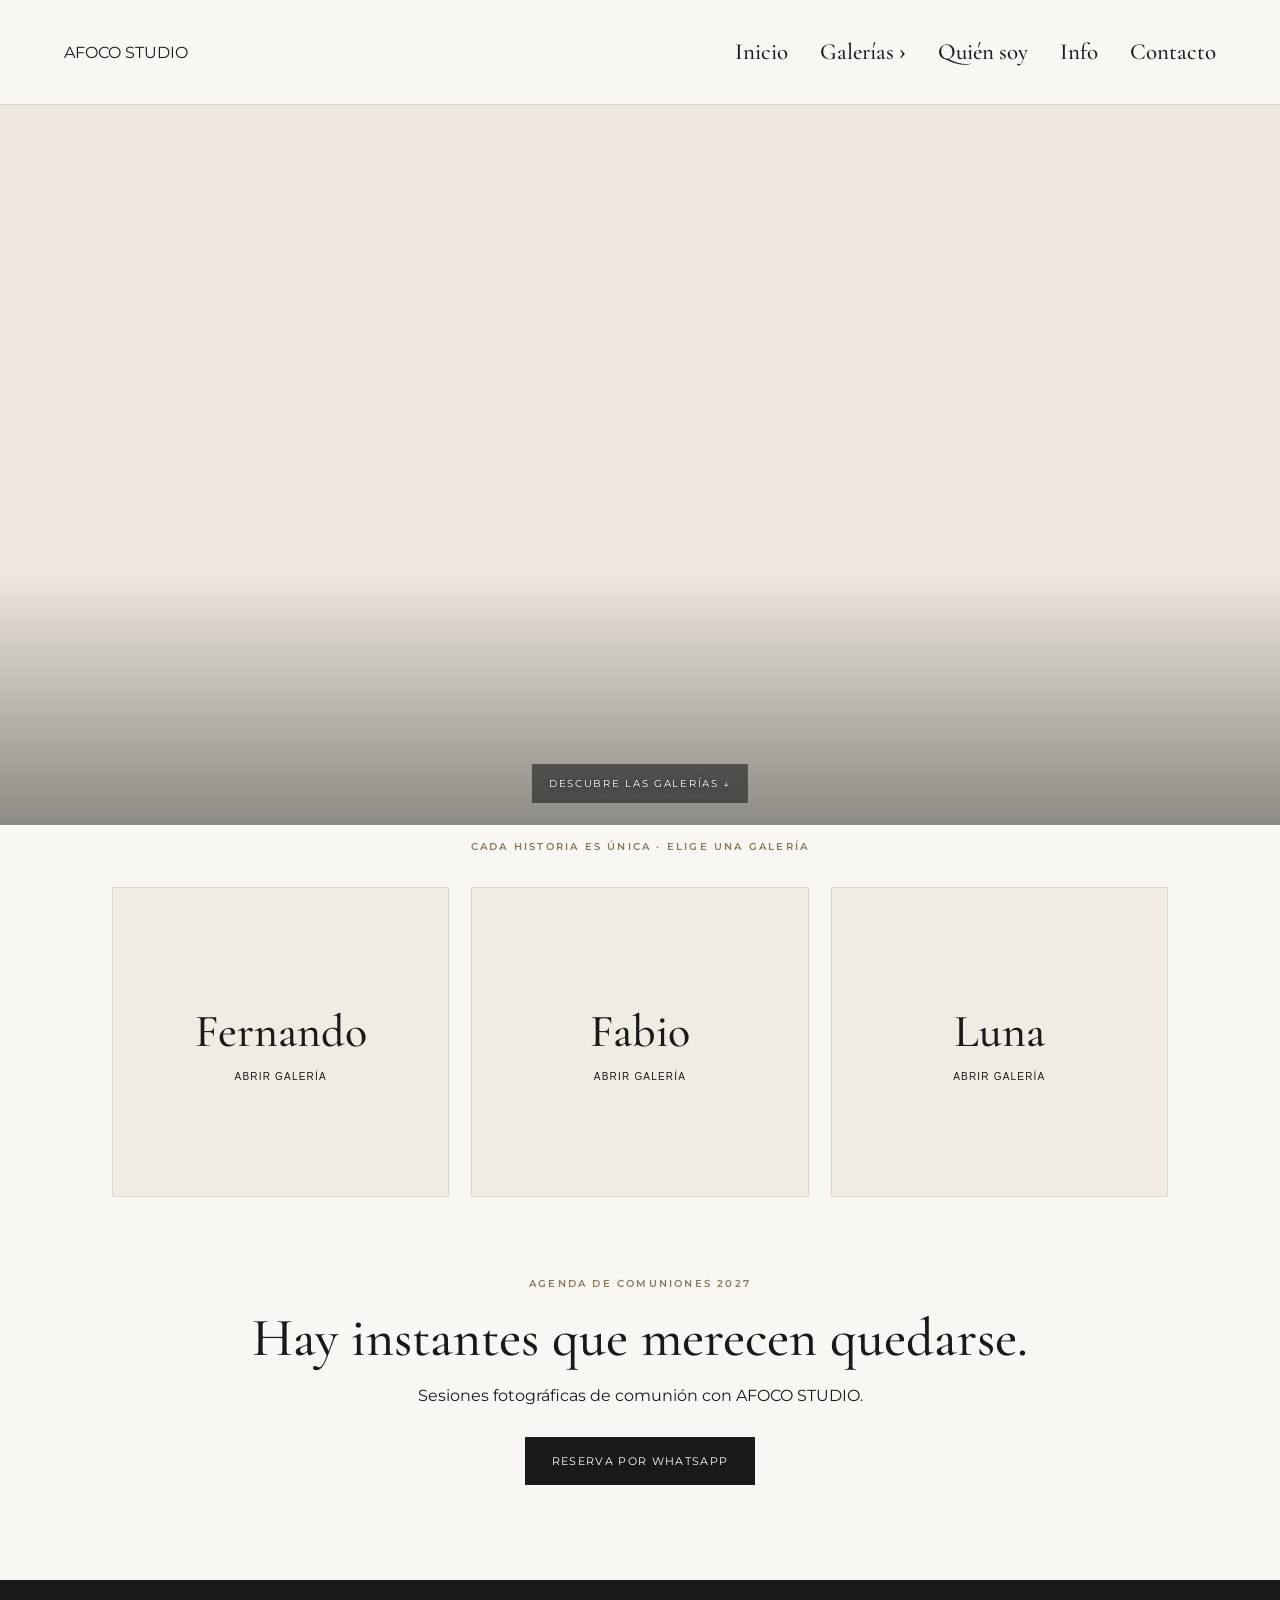
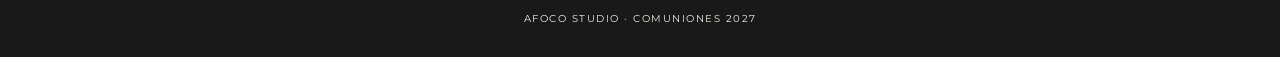
==== commit ed81ace6: "Preparar cabecera de vídeo vertical adaptable en Comuniones" ====
--- a/comuniones/index.html
+++ b/comuniones/index.html
@@ -1,4 +1,4 @@
 <!doctype html><html lang="es"><head><meta charset="utf-8"><meta name="viewport" content="width=device-width,initial-scale=1"><title>Comuniones 2027 | AFOCO STUDIO</title><meta name="description" content="Comuniones 2027 de AFOCO STUDIO. Galerías de Fernando, Fabio y Luna."><link href="https://fonts.googleapis.com/css2?family=Cormorant+Garamond:wght@400;500;600&family=Montserrat:wght@400;500;600&display=swap" rel="stylesheet"><style>:root{--dark:#191919;--ivory:#f1ece3;--champ:#b5a084}*{box-sizing:border-box}html{scroll-behavior:smooth}body{margin:0;background:#f9f7f3;color:var(--dark);font-family:Montserrat,Arial,sans-serif}a{color:inherit;text-decoration:none}header{padding:25px 5%;display:flex;justify-content:space-between;align-items:center;gap:20px;border-bottom:1px solid #ddd5ca}header strong{font-size:13px;letter-spacing:.17em}header nav{display:flex;gap:20px;font-size:12px}.hero{text-align:center;padding:92px 18px 74px}.eyebrow{font-size:10px;letter-spacing:.22em;font-weight:600;text-transform:uppercase;color:#8d775c}.hero h1{font:500 clamp(48px,8vw,105px)/.98 'Cormorant Garamond',Georgia,serif;margin:22px auto 20px;max-width:1100px}.hero p{font:400 22px/1.45 'Cormorant Garamond',serif;max-width:600px;margin:auto}.container{max-width:1100px;margin:auto;padding:0 22px}.heading{text-align:center;padding:15px 0 34px}.grid{display:grid;grid-template-columns:repeat(3,minmax(0,1fr));gap:22px}.person{width:100%;background:var(--ivory);border:1px solid #dfd6c9;padding:80px 20px;cursor:pointer;color:inherit;text-align:center;min-height:310px;transition:background .2s}.person:hover,.person:focus-visible{background:#e9e0d5}.person span{font:500 46px 'Cormorant Garamond',serif;display:block}.person small{display:block;font-size:10px;letter-spacing:.12em;margin-top:12px}.album{margin:42px auto 0;padding:35px 10px 20px;border-top:1px solid #d6ccbe}.album[hidden]{display:none}.album h2{text-align:center;font:500 64px 'Cormorant Garamond',serif;margin:10px}.album .notice{text-align:center;color:#776956;font-size:12px;line-height:1.8;max-width:580px;margin:25px auto}.album .back{display:inline-block;border-bottom:1px solid #978b7d;padding:8px 0;font-size:12px}.bottom{text-align:center;padding:80px 16px 95px}.bottom h2{font:500 54px 'Cormorant Garamond',serif;margin:15px}.btn{background:#191919;color:#fff;display:inline-block;margin-top:16px;padding:17px 27px;letter-spacing:.12em;font-size:11px}footer{text-align:center;background:#191919;color:#f1ece3;padding:32px;font-size:10px;letter-spacing:.15em}@media(max-width:720px){header{padding:18px 14px;flex-wrap:wrap}header strong{font-size:11px}header nav{gap:14px;font-size:11px}.hero{padding:64px 14px 48px}.hero p{font-size:20px}.grid{grid-template-columns:1fr;gap:14px}.person{min-height:185px;padding:48px 15px}.album h2{font-size:52px}.bottom{padding:55px 16px}.bottom h2{font-size:43px}}</style><style>.site-header{position:relative;z-index:12}.header-left{display:flex;align-items:center;gap:23px}.menu-trigger{width:38px;height:38px;padding:7px;border:0;background:transparent;display:flex;flex-direction:column;justify-content:center;gap:5px;cursor:pointer;color:inherit}.menu-trigger span{display:block;width:23px;height:1.5px;background:currentColor}.menu-trigger[aria-expanded=true] span:first-child{transform:translateY(6.5px) rotate(45deg)}.menu-trigger[aria-expanded=true] span:nth-child(2){opacity:0}.menu-trigger[aria-expanded=true] span:last-child{transform:translateY(-6.5px) rotate(-45deg)}.nav-contact{font-size:12px;border-bottom:1px solid var(--champ);padding-bottom:6px}.drawer-menu[hidden]{display:none!important}.drawer-menu{position:absolute;left:0;width:min(360px,100vw);background:#f1ece3;z-index:11;box-shadow:2px 15px 25px #19191920;display:flex;flex-direction:column;border:1px solid #d8cfc3;padding:16px 24px 22px}.drawer-menu a{padding:15px 9px;border-bottom:1px solid #d9d0c4;font:500 29px "Cormorant Garamond",Georgia,serif}.drawer-menu a:last-child{border-bottom:0}.drawer-menu a:hover{color:#8c7655}@media(max-width:700px){.site-header{flex-wrap:nowrap;padding:17px 14px}.header-left{gap:7px}.nav-contact{font-size:11px}}</style><style>
 /* Navegación editorial responsive (desktop derecha, móvil hamburguesa) */
 .site-header{display:flex;align-items:center;justify-content:space-between;z-index:30;position:relative;background:#f9f7f3}.header-left{display:flex;align-items:center}.desktop-navigation{display:flex;align-items:center;gap:clamp(15px,2.5vw,39px);font:500 clamp(17px,1.8vw,23px) 'Cormorant Garamond',Georgia,serif}.desktop-navigation a{white-space:nowrap}.nav-group{position:relative}.gallery-trigger{background:transparent;border:0;color:inherit;padding:13px 0;cursor:pointer;font:inherit}.gallery-trigger span{display:inline-block;font:normal 22px Georgia,serif;transition:transform .2s}.nav-group:hover .gallery-trigger span,.nav-group:focus-within .gallery-trigger span{transform:rotate(90deg)}.gallery-submenu{display:none;position:absolute;right:0;top:100%;min-width:205px;background:#f9f7f3;box-shadow:0 14px 22px #00000014;border:1px solid #e4ddd3;z-index:35;padding:9px 0}.gallery-submenu a{display:block;padding:15px 24px;font:400 21px Montserrat,Arial,sans-serif;font-size:14px}.gallery-submenu a:hover{background:#f1ece3}.nav-group:hover .gallery-submenu,.nav-group:focus-within .gallery-submenu,.nav-group.is-open .gallery-submenu{display:block}.menu-trigger{display:none}.drawer-menu[hidden]{display:none!important}.drawer-menu{position:absolute;top:auto;left:0;width:min(340px,100vw);background:#f1ece3;z-index:31;box-shadow:0 16px 26px #0002;padding:15px 24px;display:flex;flex-direction:column}.drawer-menu a{font:500 26px 'Cormorant Garamond',Georgia,serif;padding:12px 7px;border-bottom:1px solid #ded5c9}.mobile-nav-label{font:600 11px Montserrat,Arial,sans-serif;letter-spacing:.18em;text-transform:uppercase;color:#8f785e;margin:19px 7px 3px}.drawer-menu a:nth-of-type(2),.drawer-menu a:nth-of-type(3){padding-left:22px}.editorial-intro{text-align:center;max-width:780px;margin:0 auto;padding:95px 20px 45px}.editorial-intro h2{font:500 clamp(39px,5vw,59px)/1.08 'Cormorant Garamond',serif;margin:12px 0}.editorial-intro p:last-child{font-size:13px;line-height:1.8}.info-section{padding-top:30px;padding-bottom:20px}@media(max-width:850px){.desktop-navigation{display:none!important}.menu-trigger{display:flex!important}.site-header{padding:17px 16px}.header-left{gap:9px}.drawer-menu{width:min(340px,100vw)}}
-</style></head><body><header class="site-header"><div class="header-left"><button type="button" class="menu-trigger" id="menu-trigger" aria-label="Abrir menú" aria-expanded="false" aria-controls="site-menu"><span></span><span></span><span></span></button><a href="../" class="brand">AFOCO STUDIO</a></div><nav class="desktop-navigation" aria-label="Navegación principal"><a href="../">Inicio</a><div class="nav-group"><button type="button" class="gallery-trigger" aria-expanded="false" aria-label="Desplegar galerías">Galerías <span aria-hidden="true">›</span></button><div class="gallery-submenu"><a href="../#contacto">Bodas</a><a href="../comuniones/">Comuniones</a></div></div><a href="../#quien-soy">Quién soy</a><a href="../#info">Info</a><a href="../#contacto">Contacto</a></nav></header><nav class="drawer-menu" id="site-menu" aria-label="Menú móvil" hidden><a href="../" data-close-menu>Inicio</a><div class="mobile-nav-label">Galerías</div><a href="../#contacto" data-close-menu>Bodas</a><a href="../comuniones/" data-close-menu>Comuniones</a><a href="../#quien-soy" data-close-menu>Quién soy</a><a href="../#info" data-close-menu>Info</a><a href="../#contacto" data-close-menu>Contacto</a></nav><main><section class="hero"><div class="eyebrow">Fotografía de comunión · 2027</div><h1>Tan pequeños y a la vez tan grandes</h1><p>Hay momentos que pasan. Y recuerdos que se quedan para siempre.</p></section><div class="container"><div class="heading eyebrow">Cada historia es única · Elige una galería</div><div class="grid"><button class="person" type="button" data-person="fernando"><span>Fernando</span><small>ABRIR GALERÍA</small></button><button class="person" type="button" data-person="fabio"><span>Fabio</span><small>ABRIR GALERÍA</small></button><button class="person" type="button" data-person="luna"><span>Luna</span><small>ABRIR GALERÍA</small></button></div><section class="album" id="album" hidden aria-live="polite"><button type="button" class="back" id="back">← Volver a las galerías</button><h2 id="album-title"></h2><p class="notice">Estamos incorporando las fotografías seleccionadas de esta sesión. Para información o reservas, contacta con AFOCO STUDIO.</p></section></div><section class="bottom"><div class="eyebrow">Agenda de comuniones 2027</div><h2>Hay instantes que merecen quedarse.</h2><p>Sesiones fotográficas de comunión con AFOCO STUDIO.</p><a class="btn" href="https://wa.me/34663435195?text=Hola%2C%20quiero%20informaci%C3%B3n%20sobre%20Comuniones%202027." target="_blank" rel="noopener">RESERVA POR WHATSAPP</a></section></main><footer>AFOCO STUDIO · COMUNIONES 2027</footer><script>const a=document.getElementById('album'),t=document.getElementById('album-title');document.querySelectorAll('[data-person]').forEach(b=>b.addEventListener('click',()=>{t.textContent=b.dataset.person.charAt(0).toUpperCase()+b.dataset.person.slice(1);a.hidden=false;a.scrollIntoView({behavior:'smooth',block:'start'})}));document.getElementById('back').addEventListener('click',()=>{a.hidden=true;document.querySelector('.grid').scrollIntoView({behavior:'smooth'})})</script><script>(function(){const b=document.getElementById("menu-trigger"),m=document.getElementById("site-menu");function toggle(v){m.hidden=!v;b.setAttribute("aria-expanded",String(v));b.setAttribute("aria-label",v?"Cerrar menú":"Abrir menú")}b.addEventListener("click",()=>toggle(m.hidden));document.addEventListener("keydown",e=>{if(e.key==="Escape")toggle(false)});document.addEventListener("click",e=>{if(!m.hidden&&!m.contains(e.target)&&!b.contains(e.target))toggle(false)});m.querySelectorAll("a").forEach(a=>a.addEventListener("click",()=>toggle(false)))})();</script><script>(function(){document.querySelectorAll('.gallery-trigger').forEach(b=>b.addEventListener('click',()=>{const p=b.closest('.nav-group');p.classList.toggle('is-open');b.setAttribute('aria-expanded',String(p.classList.contains('is-open')))}));document.addEventListener('click',e=>{document.querySelectorAll('.nav-group.is-open').forEach(g=>{if(!g.contains(e.target)){g.classList.remove('is-open');g.querySelector('button').setAttribute('aria-expanded','false')}})});})();</script></body></html>+</style><style>.video-hero{height:min(80vh,790px);min-height:530px;position:relative;overflow:hidden;padding:0;background:#ede7dd;display:flex;align-items:center;justify-content:center}.video-hero .hero-video{position:absolute;inset:0;width:100%;height:100%;object-fit:cover;object-position:center center;z-index:0}.video-shade{position:absolute;inset:0;z-index:1;background:linear-gradient(180deg,transparent 65%,rgba(25,25,25,.45) 100%);pointer-events:none}.video-fallback{display:none;position:relative;z-index:2;padding:40px 20px}.video-unavailable .hero-video,.video-unavailable .video-shade{display:none}.video-unavailable .video-fallback{display:block}.video-scroll{position:absolute;bottom:22px;left:50%;transform:translateX(-50%);z-index:3;color:white;text-shadow:0 1px 5px #222;white-space:nowrap;font-size:10px;letter-spacing:.17em;background:#19191995;padding:13px 17px}@media(max-width:720px){.video-hero{height:75svh;min-height:470px;max-height:780px}.video-hero .hero-video{object-fit:cover;object-position:center center}.video-scroll{font-size:9px;bottom:16px}}@media(prefers-reduced-motion:reduce){.video-hero .hero-video{animation:none}.video-scroll{scroll-behavior:auto}}</style></head><body><header class="site-header"><div class="header-left"><button type="button" class="menu-trigger" id="menu-trigger" aria-label="Abrir menú" aria-expanded="false" aria-controls="site-menu"><span></span><span></span><span></span></button><a href="../" class="brand">AFOCO STUDIO</a></div><nav class="desktop-navigation" aria-label="Navegación principal"><a href="../">Inicio</a><div class="nav-group"><button type="button" class="gallery-trigger" aria-expanded="false" aria-label="Desplegar galerías">Galerías <span aria-hidden="true">›</span></button><div class="gallery-submenu"><a href="../bodas/">Bodas</a><a href="../comuniones/">Comuniones</a></div></div><a href="../quien-soy/">Quién soy</a><a href="../info/">Info</a><a href="../#contacto">Contacto</a></nav></header><nav class="drawer-menu" id="site-menu" aria-label="Menú móvil" hidden><a href="../" data-close-menu>Inicio</a><div class="mobile-nav-label">Galerías</div><a href="../#contacto" data-close-menu>Bodas</a><a href="../comuniones/" data-close-menu>Comuniones</a><a href="../#quien-soy" data-close-menu>Quién soy</a><a href="../#info" data-close-menu>Info</a><a href="../#contacto" data-close-menu>Contacto</a></nav><main><section class="hero video-hero" aria-label="Presentación audiovisual Comuniones 2027"><video class="hero-video" autoplay muted loop playsinline preload="metadata" aria-label="Presentación audiovisual de comuniones 2027" onerror="this.closest('.video-hero').classList.add('video-unavailable')"><source src="videos/portada-comuniones.mp4" type="video/mp4"></video><div class="video-shade" aria-hidden="true"></div><div class="video-fallback"><div class="eyebrow">Fotografía de comunión · 2027</div><h1>Tan pequeños y a la vez tan grandes</h1><p>Hay momentos que pasan. Y recuerdos que se quedan para siempre.</p></div><a class="video-scroll" href="#galerias">DESCUBRE LAS GALERÍAS ↓</a></section><div class="container" id="galerias"><div class="heading eyebrow">Cada historia es única · Elige una galería</div><div class="grid"><button class="person" type="button" data-person="fernando"><span>Fernando</span><small>ABRIR GALERÍA</small></button><button class="person" type="button" data-person="fabio"><span>Fabio</span><small>ABRIR GALERÍA</small></button><button class="person" type="button" data-person="luna"><span>Luna</span><small>ABRIR GALERÍA</small></button></div><section class="album" id="album" hidden aria-live="polite"><button type="button" class="back" id="back">← Volver a las galerías</button><h2 id="album-title"></h2><p class="notice">Estamos incorporando las fotografías seleccionadas de esta sesión. Para información o reservas, contacta con AFOCO STUDIO.</p></section></div><section class="bottom"><div class="eyebrow">Agenda de comuniones 2027</div><h2>Hay instantes que merecen quedarse.</h2><p>Sesiones fotográficas de comunión con AFOCO STUDIO.</p><a class="btn" href="https://wa.me/34663435195?text=Hola%2C%20quiero%20informaci%C3%B3n%20sobre%20Comuniones%202027." target="_blank" rel="noopener">RESERVA POR WHATSAPP</a></section></main><footer>AFOCO STUDIO · COMUNIONES 2027</footer><script>const a=document.getElementById('album'),t=document.getElementById('album-title');document.querySelectorAll('[data-person]').forEach(b=>b.addEventListener('click',()=>{t.textContent=b.dataset.person.charAt(0).toUpperCase()+b.dataset.person.slice(1);a.hidden=false;a.scrollIntoView({behavior:'smooth',block:'start'})}));document.getElementById('back').addEventListener('click',()=>{a.hidden=true;document.querySelector('.grid').scrollIntoView({behavior:'smooth'})})</script><script>(function(){const b=document.getElementById("menu-trigger"),m=document.getElementById("site-menu");function toggle(v){m.hidden=!v;b.setAttribute("aria-expanded",String(v));b.setAttribute("aria-label",v?"Cerrar menú":"Abrir menú")}b.addEventListener("click",()=>toggle(m.hidden));document.addEventListener("keydown",e=>{if(e.key==="Escape")toggle(false)});document.addEventListener("click",e=>{if(!m.hidden&&!m.contains(e.target)&&!b.contains(e.target))toggle(false)});m.querySelectorAll("a").forEach(a=>a.addEventListener("click",()=>toggle(false)))})();</script><script>(function(){document.querySelectorAll('.gallery-trigger').forEach(b=>b.addEventListener('click',()=>{const p=b.closest('.nav-group');p.classList.toggle('is-open');b.setAttribute('aria-expanded',String(p.classList.contains('is-open')))}));document.addEventListener('click',e=>{document.querySelectorAll('.nav-group.is-open').forEach(g=>{if(!g.contains(e.target)){g.classList.remove('is-open');g.querySelector('button').setAttribute('aria-expanded','false')}})});})();</script></body></html>
